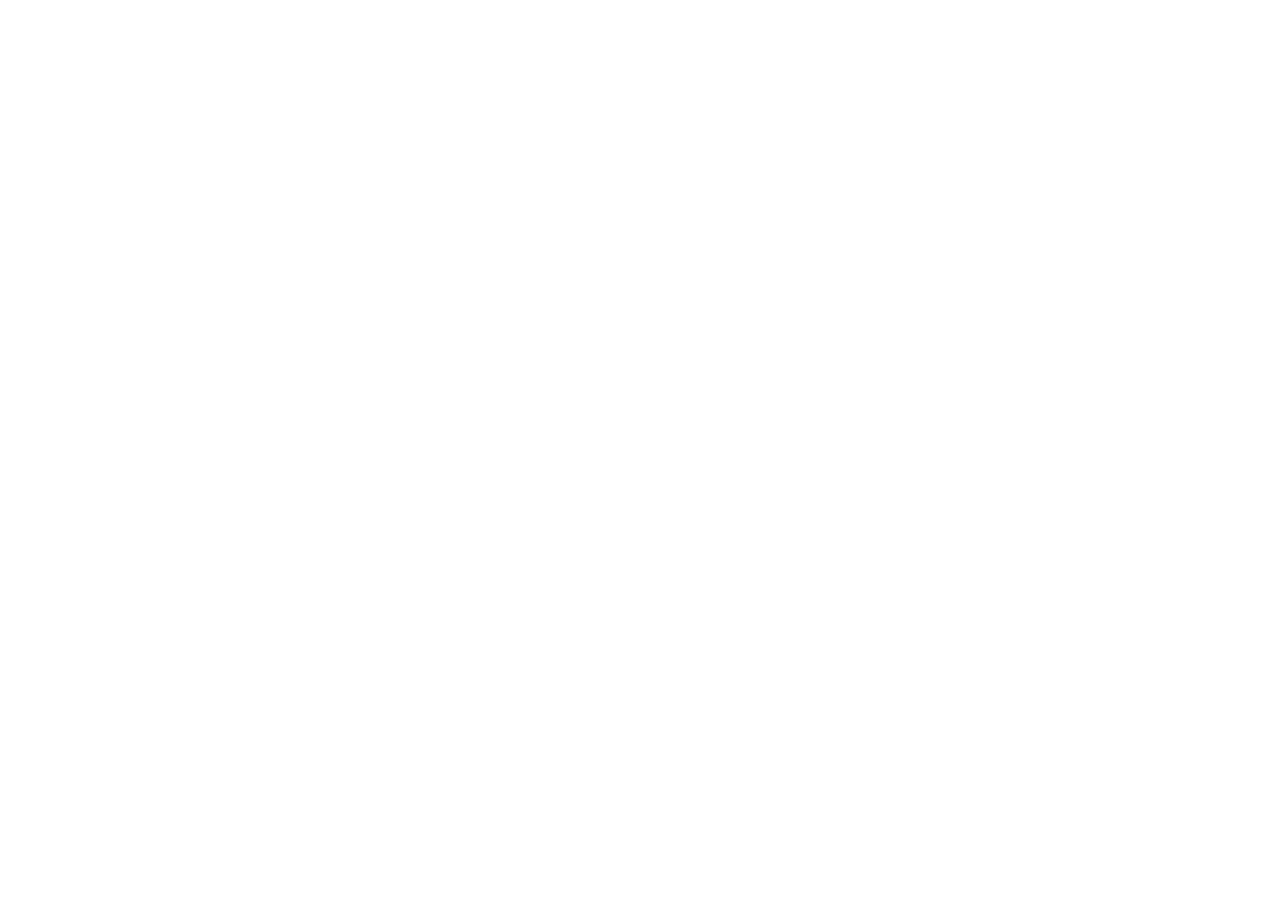
==== app/templates/index.html @ 19b9fd21 "Updated Structure" ====
<!DOCTYPE html>
<!--[if lt IE 7]>      <html class="no-js lt-ie9 lt-ie8 lt-ie7"> <![endif]-->
<!--[if IE 7]>         <html class="no-js lt-ie9 lt-ie8"> <![endif]-->
<!--[if IE 8]>         <html class="no-js lt-ie9"> <![endif]-->
<!--[if gt IE 8]>      <html class="no-js"> <!--<![endif]-->
<html>
    <head>
        <meta charset="utf-8">
        <meta http-equiv="X-UA-Compatible" content="IE=edge">
        <title></title>
        <meta name="description" content="">
        <meta name="viewport" content="width=device-width, initial-scale=1">
        <link rel="stylesheet" href="">
    </head>
    <body>
        <!--[if lt IE 7]>
            <p class="browsehappy">You are using an <strong>outdated</strong> browser. Please <a href="#">upgrade your browser</a> to improve your experience.</p>
        <![endif]-->
        
        <script src="" async defer></script>
    </body>
</html>
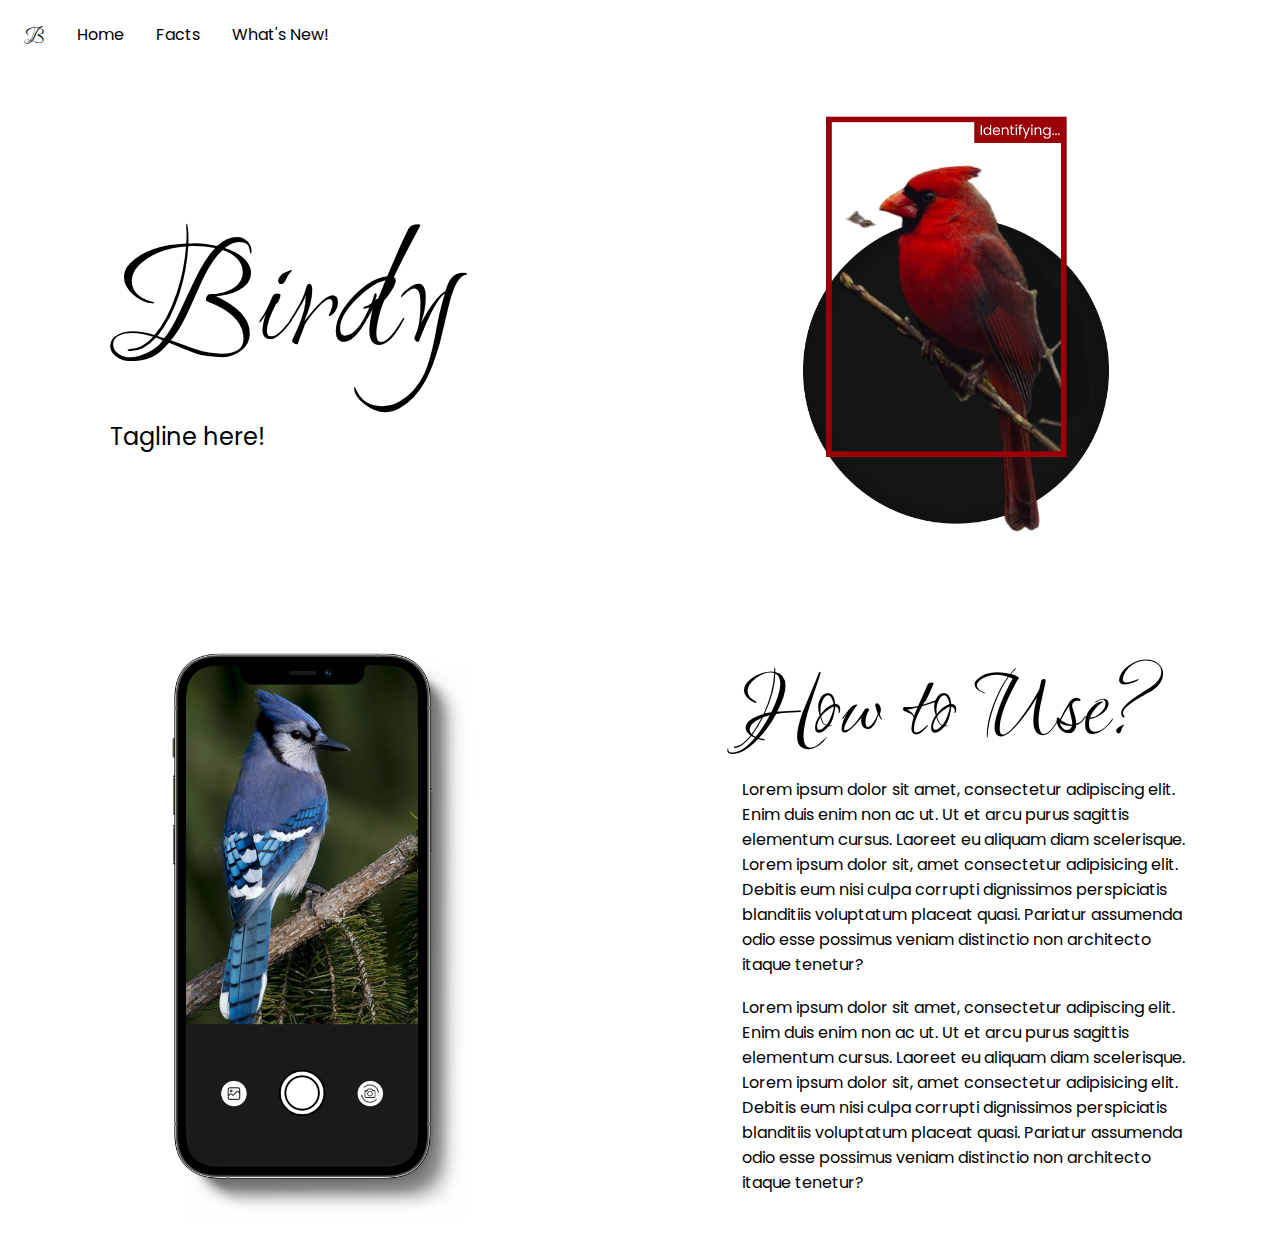
==== commit caec743b: "Fixed top-padding" ====
--- a/app/templates/index.html
+++ b/app/templates/index.html
@@ -4,19 +4,296 @@
 <!--[if IE 8]>         <html class="no-js lt-ie9"> <![endif]-->
 <!--[if gt IE 8]>      <html class="no-js"> <!--<![endif]-->
 <html>
-    <head>
-        <meta charset="utf-8">
-        <meta http-equiv="X-UA-Compatible" content="IE=edge">
-        <title></title>
-        <meta name="description" content="">
-        <meta name="viewport" content="width=device-width, initial-scale=1">
-        <link rel="stylesheet" href="">
-    </head>
-    <body>
-        <!--[if lt IE 7]>
-            <p class="browsehappy">You are using an <strong>outdated</strong> browser. Please <a href="#">upgrade your browser</a> to improve your experience.</p>
-        <![endif]-->
+
+<head>
+    <meta charset="utf-8">
+    <meta http-equiv="X-UA-Compatible" content="IE=edge">
+    <title>Home</title>
+    <meta name="description" content="">
+    <meta name="viewport" content="width=device-width, initial-scale=1">
+    <link rel="stylesheet" href="../static/css/main.css">
+
+    <link rel="preconnect" href="https://fonts.googleapis.com">
+    <link rel="preconnect" href="https://fonts.gstatic.com" crossorigin>
+    <link href="https://fonts.googleapis.com/css2?family=Poppins&family=Ruthie&display=swap" rel="stylesheet">
+
+    <style>
+        * {
+            box-sizing: border-box;
+        }
+
+        #landing_section {
+            overflow: auto;
+        }
+
+        img {
+            position: relative;
+            left: 0px;
+            top: 0px;
+            z-index: -1;
+            vertical-align: middle;
+        }
+
+        a {
+            text-decoration: none;
+            font-family: 'Poppins', sans-serif;
+            font-size: 18px;
+            padding-inline-start: 12px;
+            padding-inline-end: 12px;
+            color: black;
+        }
+
+        #app_name {
+            font-family: 'Ruthie', cursive;
+            font-size: 172px;
+            padding-left: 15%;
+            padding-right: 0%;
+            padding-top: 0%;
+            padding-bottom: 0%;
+            margin-bottom: 0%;
+            margin-top: 15%;
+            width: fit-content;
+        }
+
+        #tagline {
+            font-family: 'Poppins', sans-serif;
+            font-size: 24px;
+            padding-left: 15%;
+            padding-right: 0%;
+            padding-top: 0%;
+            padding-bottom: 0%;
+            margin-bottom: 0%;
+            margin-top: 0%;
+            width: fit-content;
+            text-align: center;
+        }
+
+        #title {
+            font-family: 'Ruthie', cursive;
+            font-size: 100px;
+            padding-left: 15%;
+            padding-right: 0%;
+            padding-top: 0%;
+            padding-bottom: 0%;
+            margin-bottom: 0%;
+            margin-top: 0%;
+            width: fit-content;
+        }
         
-        <script src="" async defer></script>
-    </body>
+        #content {
+            font-family: 'Poppins', sans-serif;
+            font-size: 16px;
+            padding-left: 15%;
+            padding-right: 10%;
+            padding-top: 0%;
+            padding-bottom: 0%;
+            margin-bottom: 0%;
+            text-align: left;
+            margin-top: 0%;
+            width: fit-content;
+        }
+
+        .flex-container {
+            display: flex;
+            flex-direction: row;
+            text-align: center;
+        }
+
+        .flex-item-left {
+            padding: 10px;
+            flex: 50%;
+        }
+
+        .flex-item-right {
+            padding: 10px;
+            flex: 50%;
+        }
+
+
+        .topnav {
+            overflow: hidden;
+            background-color: white;
+        }
+
+        .topnav a {
+            float: left;
+            display: block;
+            color: black;
+            text-align: center;
+            padding: 14px 16px;
+            text-decoration: none;
+            font-size: 16px;
+        }
+
+        .topnav #nav:hover {
+            background-color: black;
+            color: white;
+        }
+
+        .topnav a.active {
+            background-color: black;
+            color: white;
+        }
+
+        .topnav .icon {
+            display: none;
+        }
+
+        @media screen and (max-width: 600px) {
+            .topnav a:not(:first-child) {
+                display: none;
+            }
+
+            .topnav a.icon {
+                float: right;
+                display: block;
+            }
+        }
+
+        @media screen and (max-width: 600px) {
+            .topnav.responsive {
+                position: relative;
+            }
+
+            .topnav.responsive .icon {
+                position: absolute;
+                right: 0;
+                top: 0;
+            }
+
+            .topnav.responsive a {
+                float: none;
+                display: block;
+                text-align: left;
+            }
+        }
+
+        /* Responsive layout - makes a one column-layout instead of two-column layout */
+        @media (max-width: 800px) {
+            .flex-container {
+                flex-direction: column;
+            }
+        }
+
+        .container {
+            display: inline-block;
+            cursor: pointer;
+        }
+
+        .bar1,
+        .bar2,
+        .bar3 {
+            width: 30px;
+            height: 4px;
+            background-color: #333;
+            margin: 5px 0;
+            transition: 0.4s;
+        }
+
+        .change .bar1 {
+            -webkit-transform: rotate(-45deg) translate(-9px, 6px);
+            transform: rotate(-45deg) translate(-9px, 6px);
+        }
+
+        .change .bar2 {
+            opacity: 0;
+        }
+
+        .change .bar3 {
+            -webkit-transform: rotate(45deg) translate(-8px, -8px);
+            transform: rotate(45deg) translate(-8px, -8px);
+        }
+    </style>
+
+
+</head>
+
+<body>
+
+    <div class="topnav" id="myTopnav">
+        <a id="nav" href="index.html" style="font-family: 'Ruthie', cursive; font-size: 24px;">B</a>
+        <a id="nav" href="index.html">Home</a>
+        <a id="nav" href="index.html">Facts</a>
+        <a id="nav" href="index.html">What's New!</a>
+        <a href="javascript:void(0);" class="icon" onclick="navFlexFunction()">
+            <div class="container" onclick="menuFunction(this)">
+                <div class="bar1"></div>
+                <div class="bar2"></div>
+                <div class="bar3"></div>
+            </div>
+
+        </a>
+    </div>
+
+    <br>
+    <br>
+
+    <div class="flex-container">
+
+        <div class="flex-item-left">
+            <p id="app_name">Birdy</p>
+            <p id="tagline">Tagline here!</p>
+            <br>
+            <br>
+            <br>
+        </div>
+
+        <div class="flex-item-right">
+            <img src="../static/images/bird_illustration.png" width="50%" height="auto">
+        </div>
+
+    </div>
+
+    <br>
+    <br>
+    <br>
+
+    <div class="flex-container">
+
+        <div class="flex-item-right">
+            <img src="../static/images/phone_mockup.png" width="50%" height="auto">
+        </div>
+
+        <div class="flex-item-left">
+            <p id="title">How to Use?</p>
+
+            <p id="content">Lorem ipsum dolor sit amet, consectetur adipiscing elit. Enim duis enim non ac ut. Ut et
+                arcu purus
+                sagittis elementum cursus. Laoreet eu aliquam diam scelerisque. Lorem ipsum dolor sit, amet consectetur
+                adipisicing elit.
+                Debitis eum nisi culpa corrupti dignissimos perspiciatis blanditiis voluptatum placeat quasi.
+                Pariatur assumenda odio esse possimus veniam distinctio non architecto itaque tenetur?</p>
+            <br>
+
+            <p id="content">Lorem ipsum dolor sit amet, consectetur adipiscing elit. Enim duis enim non ac ut. Ut et
+                arcu purus
+                sagittis elementum cursus. Laoreet eu aliquam diam scelerisque. Lorem ipsum dolor sit, amet consectetur
+                adipisicing elit.
+                Debitis eum nisi culpa corrupti dignissimos perspiciatis blanditiis voluptatum placeat quasi.
+                Pariatur assumenda odio esse possimus veniam distinctio non architecto itaque tenetur?</p>
+            <br>
+        </div>
+
+
+    </div>
+
+
+    <script>
+        function navFlexFunction() {
+            var x = document.getElementById("myTopnav");
+            if (x.className === "topnav") {
+                x.className += " responsive";
+            } else {
+                x.className = "topnav";
+            }
+        }
+
+        function menuFunction(x) {
+            x.classList.toggle("change");
+        }
+    </script>
+
+    </script>
+</body>
+
 </html>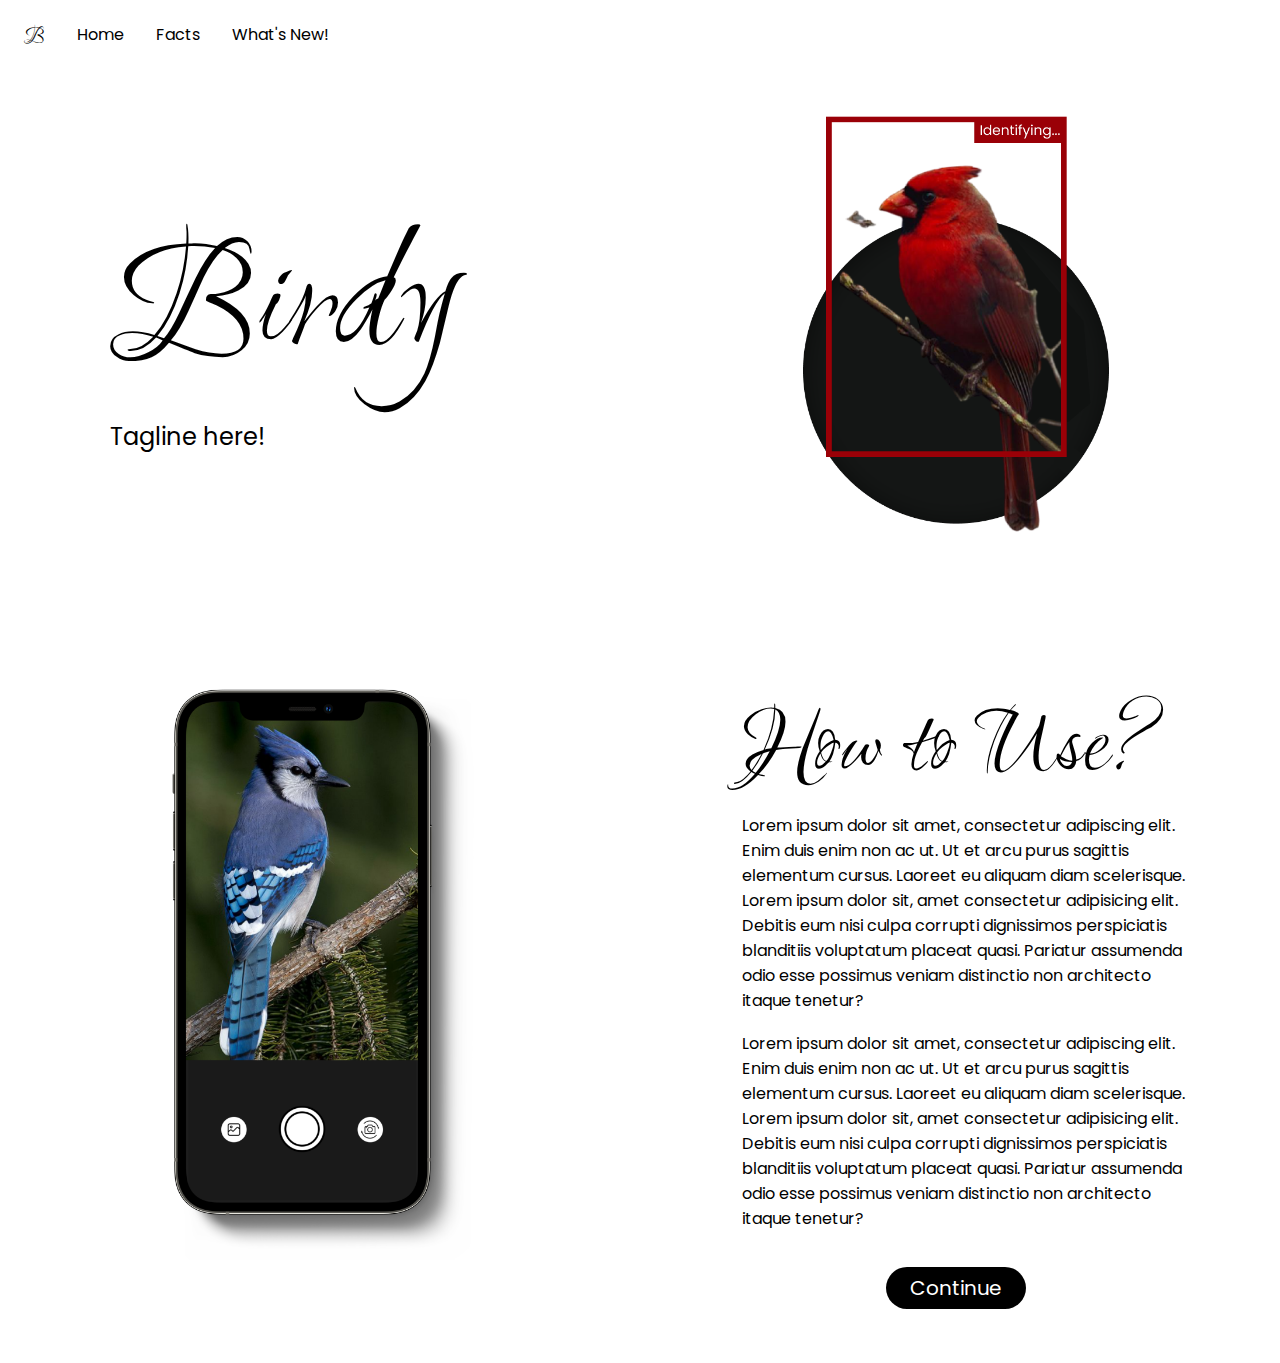
==== commit 14fa11f2: "Switched to External CSS" ====
--- a/app/templates/index.html
+++ b/app/templates/index.html
@@ -16,195 +16,6 @@
     <link rel="preconnect" href="https://fonts.googleapis.com">
     <link rel="preconnect" href="https://fonts.gstatic.com" crossorigin>
     <link href="https://fonts.googleapis.com/css2?family=Poppins&family=Ruthie&display=swap" rel="stylesheet">
-
-    <style>
-        * {
-            box-sizing: border-box;
-        }
-
-        #landing_section {
-            overflow: auto;
-        }
-
-        img {
-            position: relative;
-            left: 0px;
-            top: 0px;
-            z-index: -1;
-            vertical-align: middle;
-        }
-
-        a {
-            text-decoration: none;
-            font-family: 'Poppins', sans-serif;
-            font-size: 18px;
-            padding-inline-start: 12px;
-            padding-inline-end: 12px;
-            color: black;
-        }
-
-        #app_name {
-            font-family: 'Ruthie', cursive;
-            font-size: 172px;
-            padding-left: 15%;
-            padding-right: 0%;
-            padding-top: 0%;
-            padding-bottom: 0%;
-            margin-bottom: 0%;
-            margin-top: 15%;
-            width: fit-content;
-        }
-
-        #tagline {
-            font-family: 'Poppins', sans-serif;
-            font-size: 24px;
-            padding-left: 15%;
-            padding-right: 0%;
-            padding-top: 0%;
-            padding-bottom: 0%;
-            margin-bottom: 0%;
-            margin-top: 0%;
-            width: fit-content;
-            text-align: center;
-        }
-
-        #title {
-            font-family: 'Ruthie', cursive;
-            font-size: 100px;
-            padding-left: 15%;
-            padding-right: 0%;
-            padding-top: 0%;
-            padding-bottom: 0%;
-            margin-bottom: 0%;
-            margin-top: 0%;
-            width: fit-content;
-        }
-        
-        #content {
-            font-family: 'Poppins', sans-serif;
-            font-size: 16px;
-            padding-left: 15%;
-            padding-right: 10%;
-            padding-top: 0%;
-            padding-bottom: 0%;
-            margin-bottom: 0%;
-            text-align: left;
-            margin-top: 0%;
-            width: fit-content;
-        }
-
-        .flex-container {
-            display: flex;
-            flex-direction: row;
-            text-align: center;
-        }
-
-        .flex-item-left {
-            padding: 10px;
-            flex: 50%;
-        }
-
-        .flex-item-right {
-            padding: 10px;
-            flex: 50%;
-        }
-
-
-        .topnav {
-            overflow: hidden;
-            background-color: white;
-        }
-
-        .topnav a {
-            float: left;
-            display: block;
-            color: black;
-            text-align: center;
-            padding: 14px 16px;
-            text-decoration: none;
-            font-size: 16px;
-        }
-
-        .topnav #nav:hover {
-            background-color: black;
-            color: white;
-        }
-
-        .topnav a.active {
-            background-color: black;
-            color: white;
-        }
-
-        .topnav .icon {
-            display: none;
-        }
-
-        @media screen and (max-width: 600px) {
-            .topnav a:not(:first-child) {
-                display: none;
-            }
-
-            .topnav a.icon {
-                float: right;
-                display: block;
-            }
-        }
-
-        @media screen and (max-width: 600px) {
-            .topnav.responsive {
-                position: relative;
-            }
-
-            .topnav.responsive .icon {
-                position: absolute;
-                right: 0;
-                top: 0;
-            }
-
-            .topnav.responsive a {
-                float: none;
-                display: block;
-                text-align: left;
-            }
-        }
-
-        /* Responsive layout - makes a one column-layout instead of two-column layout */
-        @media (max-width: 800px) {
-            .flex-container {
-                flex-direction: column;
-            }
-        }
-
-        .container {
-            display: inline-block;
-            cursor: pointer;
-        }
-
-        .bar1,
-        .bar2,
-        .bar3 {
-            width: 30px;
-            height: 4px;
-            background-color: #333;
-            margin: 5px 0;
-            transition: 0.4s;
-        }
-
-        .change .bar1 {
-            -webkit-transform: rotate(-45deg) translate(-9px, 6px);
-            transform: rotate(-45deg) translate(-9px, 6px);
-        }
-
-        .change .bar2 {
-            opacity: 0;
-        }
-
-        .change .bar3 {
-            -webkit-transform: rotate(45deg) translate(-8px, -8px);
-            transform: rotate(45deg) translate(-8px, -8px);
-        }
-    </style>
-
 
 </head>
 
@@ -238,12 +49,15 @@
             <br>
         </div>
 
+
         <div class="flex-item-right">
             <img src="../static/images/bird_illustration.png" width="50%" height="auto">
         </div>
 
     </div>
 
+    <br>
+    <br>
     <br>
     <br>
     <br>
@@ -272,8 +86,16 @@
                 Debitis eum nisi culpa corrupti dignissimos perspiciatis blanditiis voluptatum placeat quasi.
                 Pariatur assumenda odio esse possimus veniam distinctio non architecto itaque tenetur?</p>
             <br>
+            <br>
+            <center>
+                <div id="button">
+                    Continue
+                </div>
+            </center>
+            <br>
+            <br>
+
         </div>
-
 
     </div>
 
--- a/app/static/css/main.css
+++ b/app/static/css/main.css
@@ -0,0 +1,207 @@
+/* #landing_section{
+    background-image: url("../images/branch_bg.png");
+    height: fit-content;
+} */
+
+* {
+    box-sizing: border-box;
+}
+
+#landing_section {
+    overflow: auto;
+}
+
+img {
+    position: relative;
+    left: 0px;
+    top: 0px;
+    z-index: -1;
+    vertical-align: middle;
+}
+
+a {
+    text-decoration: none;
+    font-family: 'Poppins', sans-serif;
+    font-size: 18px;
+    padding-inline-start: 12px;
+    padding-inline-end: 12px;
+    color: black;
+}
+
+#app_name {
+    font-family: 'Ruthie', cursive;
+    font-size: 172px;
+    padding-left: 15%;
+    padding-right: 0%;
+    padding-top: 0%;
+    padding-bottom: 0%;
+    margin-bottom: 0%;
+    margin-top: 15%;
+    width: fit-content;
+}
+
+#tagline {
+    font-family: 'Poppins', sans-serif;
+    font-size: 24px;
+    padding-left: 15%;
+    padding-right: 0%;
+    padding-top: 0%;
+    padding-bottom: 0%;
+    margin-bottom: 0%;
+    margin-top: 0%;
+    width: fit-content;
+    text-align: center;
+}
+
+#title {
+    font-family: 'Ruthie', cursive;
+    font-size: 100px;
+    padding-left: 15%;
+    padding-right: 0%;
+    padding-top: 0%;
+    padding-bottom: 0%;
+    margin-bottom: 0%;
+    margin-top: 0%;
+    width: fit-content;
+}
+
+#content {
+    font-family: 'Poppins', sans-serif;
+    font-size: 16px;
+    padding-left: 15%;
+    padding-right: 10%;
+    padding-top: 0%;
+    padding-bottom: 0%;
+    margin-bottom: 0%;
+    text-align: left;
+    margin-top: 0%;
+    width: fit-content;
+}
+
+#button {
+    font-family: 'Poppins', sans-serif;
+    font-size: 20px;
+    padding-left: 4%;
+    padding-right: 4%;
+    padding-top: 1%;
+    padding-bottom: 1%;
+    margin-bottom: 0%;
+    color: white;
+    background-color: black;
+    margin-top: 0%;
+    width: fit-content;
+    text-align: center;
+    border: 0px;
+    border-radius: 24px;
+}
+
+.flex-container {
+    display: flex;
+    flex-direction: row;
+    text-align: center;
+}
+
+.flex-item-left {
+    padding: 10px;
+    flex: 50%;
+}
+
+.flex-item-right {
+    padding: 10px;
+    flex: 50%;
+}
+
+
+.topnav {
+    overflow: hidden;
+    background-color: white;
+}
+
+.topnav a {
+    float: left;
+    display: block;
+    color: black;
+    text-align: center;
+    padding: 14px 16px;
+    text-decoration: none;
+    font-size: 16px;
+}
+
+.topnav #nav:hover {
+    background-color: black;
+    color: white;
+}
+
+.topnav a.active {
+    background-color: black;
+    color: white;
+}
+
+.topnav .icon {
+    display: none;
+}
+
+@media screen and (max-width: 600px) {
+    .topnav a:not(:first-child) {
+        display: none;
+    }
+
+    .topnav a.icon {
+        float: right;
+        display: block;
+    }
+}
+
+@media screen and (max-width: 600px) {
+    .topnav.responsive {
+        position: relative;
+    }
+
+    .topnav.responsive .icon {
+        position: absolute;
+        right: 0;
+        top: 0;
+    }
+
+    .topnav.responsive a {
+        float: none;
+        display: block;
+        text-align: left;
+    }
+}
+
+/* Responsive layout - makes a one column-layout instead of two-column layout */
+@media (max-width: 800px) {
+    .flex-container {
+        flex-direction: column;
+    }
+}
+
+.container {
+    display: inline-block;
+    cursor: pointer;
+}
+
+.bar1,
+.bar2,
+.bar3 {
+    width: 30px;
+    height: 4px;
+    background-color: #333;
+    margin: 5px 0;
+    transition: 0.4s;
+}
+
+.change .bar1 {
+    -webkit-transform: rotate(-45deg) translate(-9px, 6px);
+    transform: rotate(-45deg) translate(-9px, 6px);
+}
+
+.change .bar2 {
+    opacity: 0;
+}
+
+.change .bar3 {
+    -webkit-transform: rotate(45deg) translate(-8px, -8px);
+    transform: rotate(45deg) translate(-8px, -8px);
+}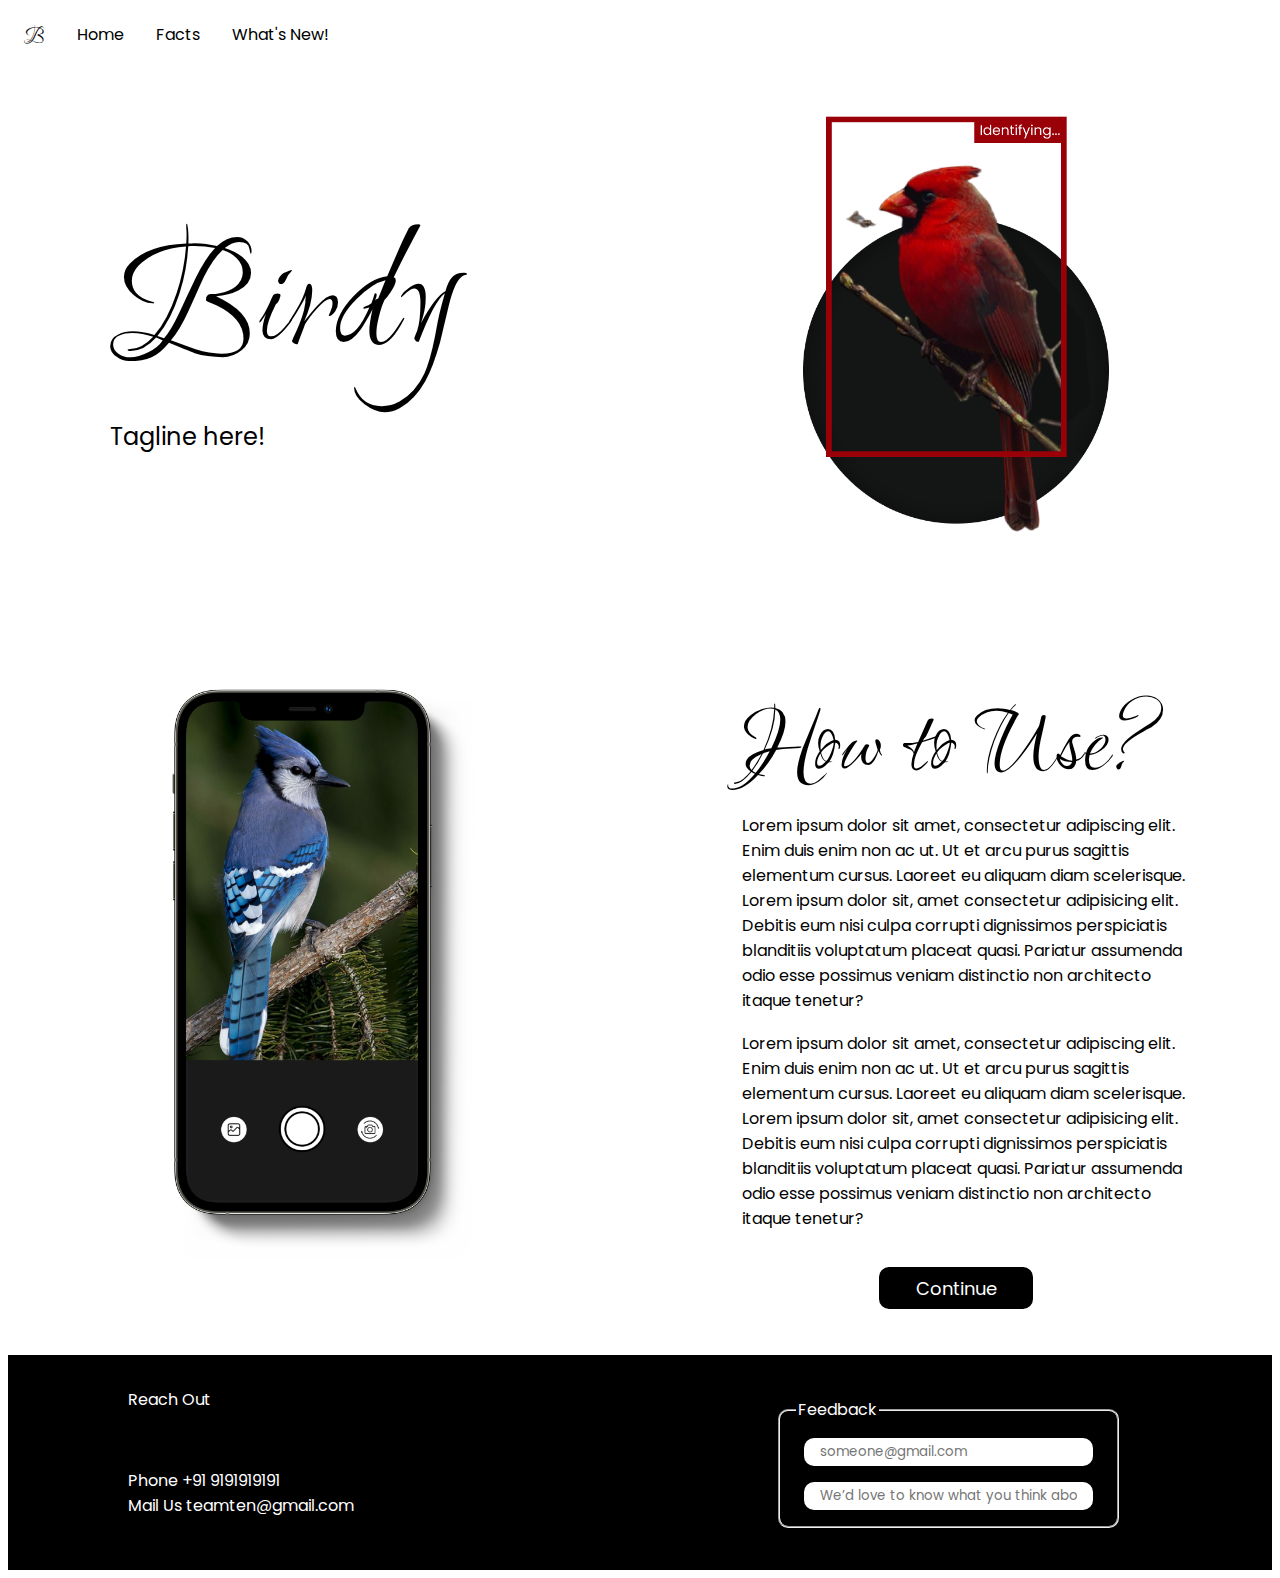
==== commit 0fe44f62: "Footer added" ====
--- a/app/templates/index.html
+++ b/app/templates/index.html
@@ -24,8 +24,8 @@
     <div class="topnav" id="myTopnav">
         <a id="nav" href="index.html" style="font-family: 'Ruthie', cursive; font-size: 24px;">B</a>
         <a id="nav" href="index.html">Home</a>
-        <a id="nav" href="index.html">Facts</a>
-        <a id="nav" href="index.html">What's New!</a>
+        <a id="nav" href="facts.html">Facts</a>
+        <a id="nav" href="whats_new.html">What's New!</a>
         <a href="javascript:void(0);" class="icon" onclick="navFlexFunction()">
             <div class="container" onclick="menuFunction(this)">
                 <div class="bar1"></div>
@@ -65,7 +65,7 @@
     <div class="flex-container">
 
         <div class="flex-item-right">
-            <img src="../static/images/phone_mockup.png" width="50%" height="auto">
+            <img src="../static/images/phone_mockup.png" id="mockup" width="50%" height="auto">
         </div>
 
         <div class="flex-item-left">
@@ -89,7 +89,7 @@
             <br>
             <center>
                 <div id="button">
-                    Continue
+                    <a href="upload.html" style="color: white;">Continue</a> 
                 </div>
             </center>
             <br>
@@ -98,6 +98,49 @@
         </div>
 
     </div>
+
+    
+    <!-- Footer here -->
+
+    <div class="flex-container" style="background-color: black; color: white; padding: 16px;">
+
+        <div class="flex-item-left" style="padding: 16px;">
+
+            <p id="content">Reach Out</p>
+
+            <table>
+                <tr>
+                    <td><img src="../static/images/linkedin.svg"></td>
+                    <td><img src="../static/images/instagram.svg"></td>
+                    <td><img src="../static/images/twitter.svg"></td>
+                    <td><img src="../static/images/github.svg"></td>
+                </tr>
+            </table>
+
+            <p id="content">Phone +91 9191919191</p>
+            <p id="content">Mail Us teamten@gmail.com</p>
+            <br>
+
+        </div>
+
+
+        <div class="flex-item-right">
+            <center>
+                <fieldset>
+                    <legend>Feedback</legend>
+
+                    <input type="email" name="email" id="email" placeholder="someone@gmail.com">
+                    <br>
+                    <input type="text" name="address" id="address"
+                        placeholder="We’d love to know what you think about our product!">
+
+                </fieldset>
+            </center>
+        </div>
+
+    </div>
+
+    <!-- Footer ends here -->
 
 
     <script>
--- a/app/static/css/main.css
+++ b/app/static/css/main.css
@@ -78,6 +78,19 @@
     width: fit-content;
 }
 
+#button_headers {
+    font-family: 'Poppins', sans-serif;
+    font-size: 20px;
+    padding-left: 15%;
+    padding-right: 10%;
+    padding-top: 0%;
+    padding-bottom: 0%;
+    margin-bottom: 0%;
+    text-align: left;
+    margin-top: 0%;
+    width: fit-content;
+}
+
 #button {
     font-family: 'Poppins', sans-serif;
     font-size: 20px;
@@ -92,7 +105,7 @@
     width: fit-content;
     text-align: center;
     border: 0px;
-    border-radius: 24px;
+    border-radius: 10px;
 }
 
 .flex-container {
@@ -150,6 +163,10 @@
         float: right;
         display: block;
     }
+
+    #mockup_image{
+        display: none;
+    }
 }
 
 @media screen and (max-width: 600px) {
@@ -174,6 +191,10 @@
 @media (max-width: 800px) {
     .flex-container {
         flex-direction: column;
+    }
+
+    .flex-item-right #mockup{
+        display: none;
     }
 }
 
@@ -204,4 +225,26 @@
 .change .bar3 {
     -webkit-transform: rotate(45deg) translate(-8px, -8px);
     transform: rotate(45deg) translate(-8px, -8px);
+}
+
+fieldset{
+    color: white;
+    border-radius: 10px;
+    font-family: 'Poppins', sans-serif;
+    margin: 16px;
+    width: fit-content;
+    padding: 8px 16px 8px 16px;
+}
+
+input{
+    color: white;
+    border-radius: 10px;
+    font-family: 'Poppins', sans-serif;
+    padding: 4px 16px 4px 16px;
+    margin: 8px;
+    border: 0px;
+}
+
+.version_content{
+    height: 80vh;
 }